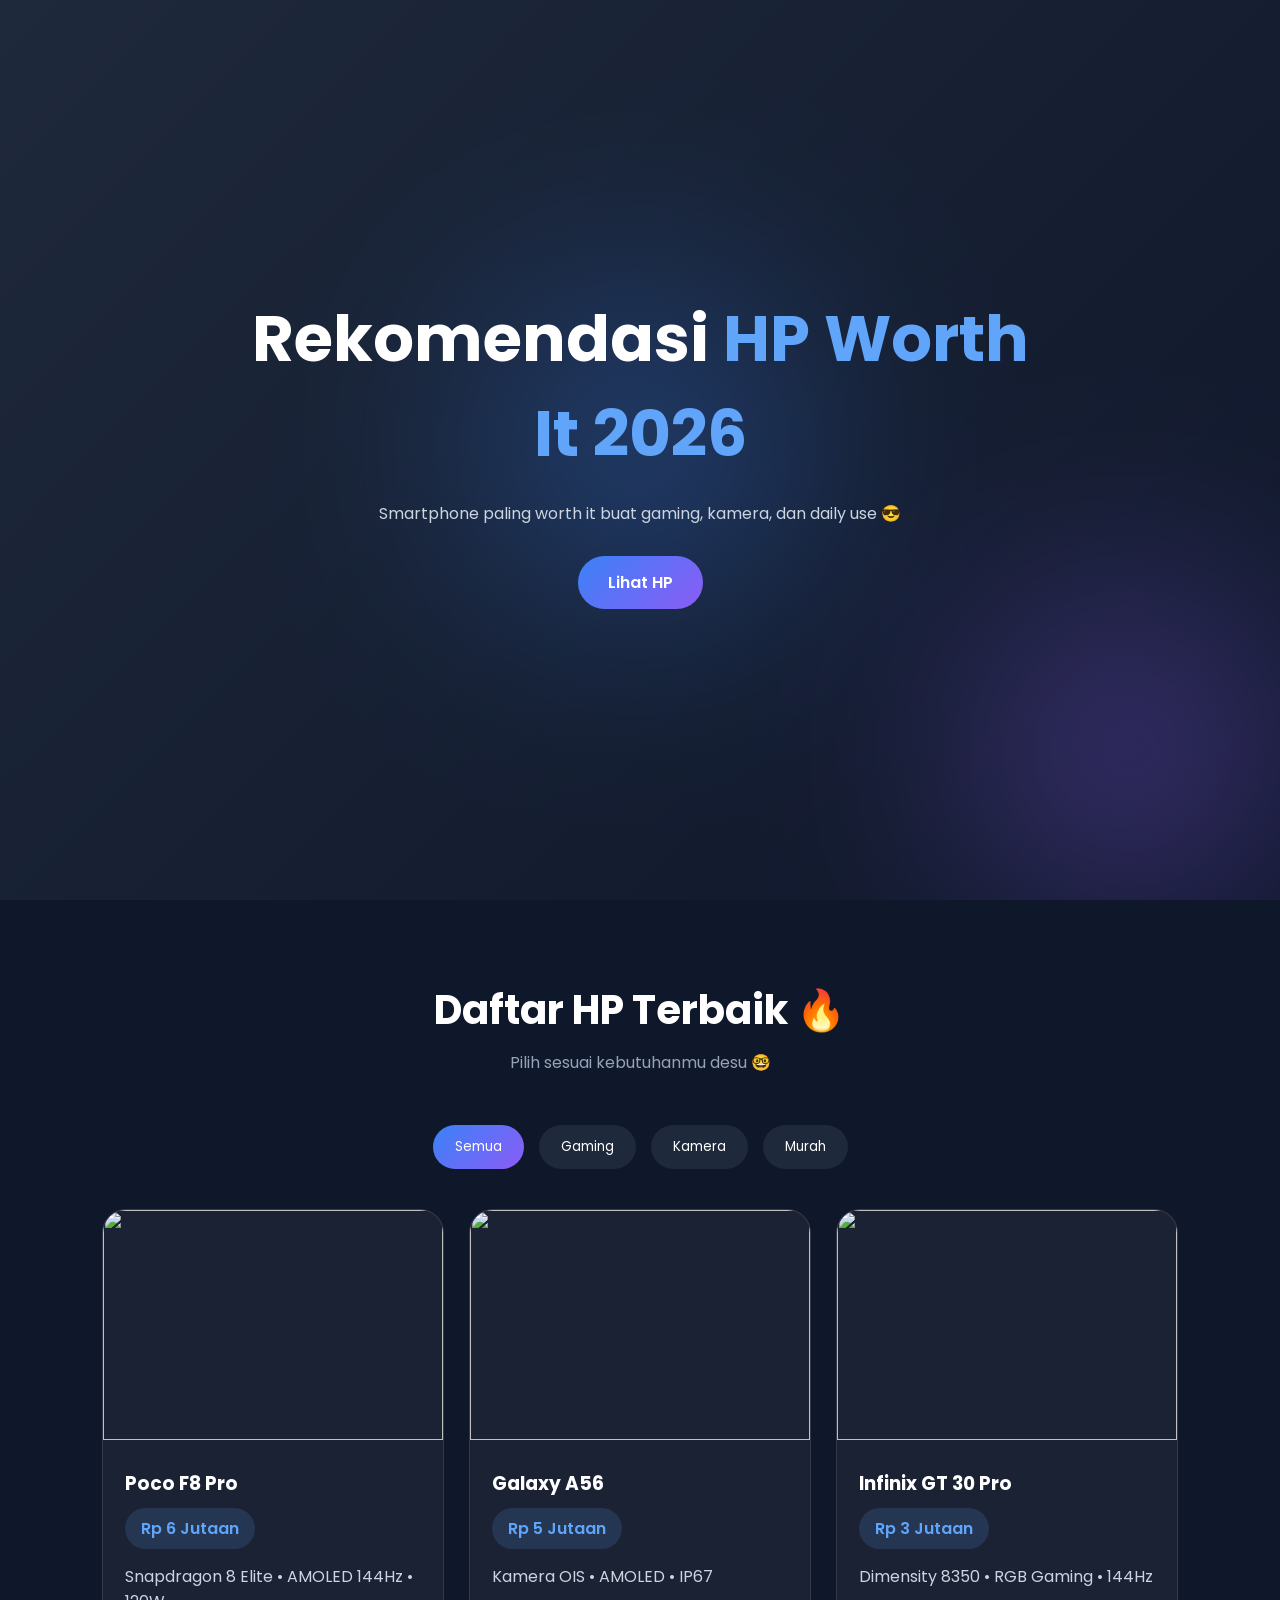
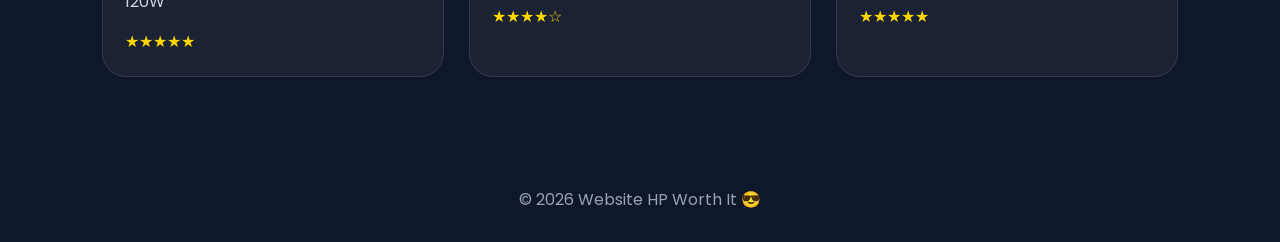
==== index.html @ 21ee0ef1 "Rename Index.html to index.html" ====
<!DOCTYPE html>
<html lang="id">
<head>
  <meta charset="UTF-8" />
  <meta name="viewport" content="width=device-width, initial-scale=1.0"/>
  <title>HP Worth It 2026</title>

  <link rel="preconnect" href="https://fonts.googleapis.com">
  <link rel="preconnect" href="https://fonts.gstatic.com" crossorigin>

  <link href="https://fonts.googleapis.com/css2?family=Poppins:wght@300;400;500;600;700&display=swap" rel="stylesheet">

  <link rel="stylesheet" href="style.css">
</head>
<body>

  <header>
    <div class="glow"></div>
    <div class="glow glow2"></div>

    <div class="hero">
      <h1>Rekomendasi <span>HP Worth It 2026</span></h1>

      <p>
        Smartphone paling worth it buat gaming, kamera,
        dan daily use 😎
      </p>

      <a href="#hp" class="btn">Lihat HP</a>
    </div>
  </header>

  <section id="hp">

    <div class="section-title">
      <h2>Daftar HP Terbaik 🔥</h2>
      <p>Pilih sesuai kebutuhanmu desu 🤓</p>
    </div>

    <div class="filter-box">
      <button class="filter-btn active" data-filter="all">Semua</button>
      <button class="filter-btn" data-filter="gaming">Gaming</button>
      <button class="filter-btn" data-filter="kamera">Kamera</button>
      <button class="filter-btn" data-filter="murah">Murah</button>
    </div>

    <div class="card-container">

      <div class="card" data-category="gaming">
        <img src="https://images.unsplash.com/photo-1598327105666-5b89351aff97?q=80&w=1200&auto=format&fit=crop">

        <div class="card-content">
          <h3>Poco F8 Pro</h3>

          <div class="price">Rp 6 Jutaan</div>

          <div class="spec">
            Snapdragon 8 Elite • AMOLED 144Hz • 120W
          </div>

          <div class="rating">★★★★★</div>
        </div>
      </div>

      <div class="card" data-category="kamera">
        <img src="https://images.unsplash.com/photo-1511707171634-5f897ff02aa9?q=80&w=1200&auto=format&fit=crop">

        <div class="card-content">
          <h3>Galaxy A56</h3>

          <div class="price">Rp 5 Jutaan</div>

          <div class="spec">
            Kamera OIS • AMOLED • IP67
          </div>

          <div class="rating">★★★★☆</div>
        </div>
      </div>

      <div class="card" data-category="murah">
        <img src="https://images.unsplash.com/photo-1580910051074-3eb694886505?q=80&w=1200&auto=format&fit=crop">

        <div class="card-content">
          <h3>Infinix GT 30 Pro</h3>

          <div class="price">Rp 3 Jutaan</div>

          <div class="spec">
            Dimensity 8350 • RGB Gaming • 144Hz
          </div>

          <div class="rating">★★★★★</div>
        </div>
      </div>

    </div>

  </section>

  <footer>
    © 2026 Website HP Worth It 😎
  </footer>

  <script src="script.js"></script>

</body>
  </html>
---- style.css ----
*{
  margin:0;
  padding:0;
  box-sizing:border-box;
  font-family:'Poppins',sans-serif;
}

body{
  background:#0f172a;
  color:white;
}

header{
  min-height:100vh;
  display:flex;
  justify-content:center;
  align-items:center;
  text-align:center;
  padding:20px;
  background:linear-gradient(135deg,#1e293b,#0f172a);
  position:relative;
  overflow:hidden;
}

.glow{
  position:absolute;
  width:300px;
  height:300px;
  border-radius:50%;
  background:#3b82f6;
  filter:blur(120px);
  opacity:0.4;
  animation:float 5s infinite alternate;
}

.glow2{
  right:0;
  bottom:0;
  background:#8b5cf6;
}

@keyframes float{
  from{
    transform:translateY(-20px);
  }

  to{
    transform:translateY(20px);
  }
}

.hero{
  position:relative;
  z-index:2;
  max-width:800px;
}

.hero h1{
  font-size:4rem;
  margin-bottom:20px;
}

.hero span{
  color:#60a5fa;
}

.hero p{
  color:#cbd5e1;
  margin-bottom:30px;
}

.btn{
  display:inline-block;
  padding:14px 30px;
  border-radius:999px;
  text-decoration:none;
  color:white;
  font-weight:600;
  background:linear-gradient(135deg,#3b82f6,#8b5cf6);
  transition:0.3s;
}

.btn:hover{
  transform:scale(1.05);
}

section{
  padding:80px 8%;
}

.section-title{
  text-align:center;
  margin-bottom:50px;
}

.section-title h2{
  font-size:2.5rem;
  margin-bottom:10px;
}

.section-title p{
  color:#94a3b8;
}

.filter-box{
  display:flex;
  justify-content:center;
  gap:15px;
  margin-bottom:40px;
  flex-wrap:wrap;
}

.filter-btn{
  border:none;
  padding:12px 22px;
  border-radius:999px;
  cursor:pointer;
  background:#1e293b;
  color:white;
  transition:0.3s;
}

.filter-btn.active,
.filter-btn:hover{
  background:linear-gradient(135deg,#3b82f6,#8b5cf6);
}

.card-container{
  display:grid;
  grid-template-columns:repeat(auto-fit,minmax(280px,1fr));
  gap:25px;
}

.card{
  background:rgba(255,255,255,0.05);
  border:1px solid rgba(255,255,255,0.1);
  border-radius:24px;
  overflow:hidden;
  transition:0.3s;
}

.card:hover{
  transform:translateY(-10px);
}

.card img{
  width:100%;
  height:230px;
  object-fit:cover;
}

.card-content{
  padding:22px;
}

.price{
  display:inline-block;
  margin-top:10px;
  padding:8px 16px;
  border-radius:999px;
  background:rgba(96,165,250,0.15);
  color:#60a5fa;
  font-weight:600;
}

.spec{
  margin-top:15px;
  color:#cbd5e1;
}

.rating{
  margin-top:15px;
  color:gold;
}

footer{
  text-align:center;
  padding:30px;
  color:#94a3b8;
}

@media(max-width:768px){

  .hero h1{
    font-size:2.5rem;
  }

  .section-title h2{
    font-size:2rem;
  }

}
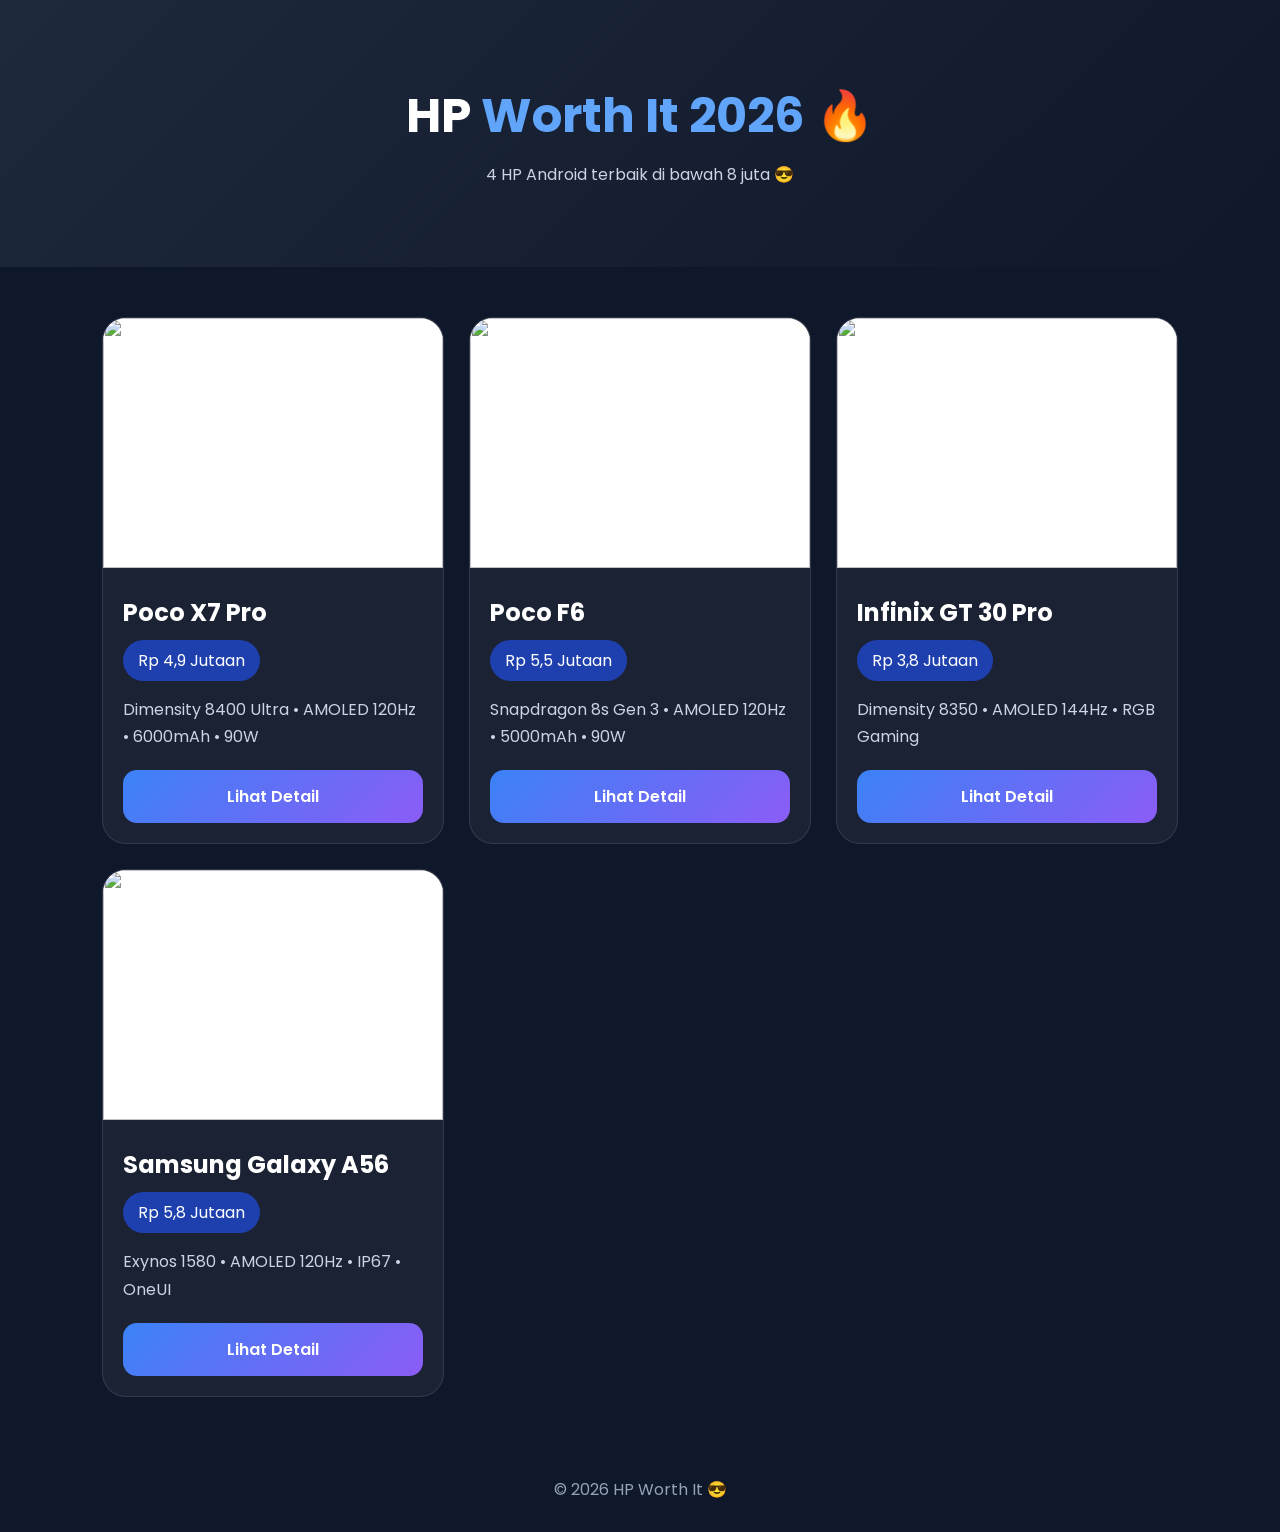
==== commit ce6745b7: "Update index.html" ====
--- a/index.html
+++ b/index.html
@@ -1,108 +1,233 @@
 <!DOCTYPE html>
 <html lang="id">
 <head>
-  <meta charset="UTF-8" />
-  <meta name="viewport" content="width=device-width, initial-scale=1.0"/>
-  <title>HP Worth It 2026</title>
-
-  <link rel="preconnect" href="https://fonts.googleapis.com">
-  <link rel="preconnect" href="https://fonts.gstatic.com" crossorigin>
-
-  <link href="https://fonts.googleapis.com/css2?family=Poppins:wght@300;400;500;600;700&display=swap" rel="stylesheet">
-
-  <link rel="stylesheet" href="style.css">
+<meta charset="UTF-8">
+<meta name="viewport" content="width=device-width, initial-scale=1.0">
+<title>HP Worth It 2026</title>
+
+<link href="https://fonts.googleapis.com/css2?family=Poppins:wght@300;400;500;600;700&display=swap" rel="stylesheet">
+
+<style>
+
+*{
+margin:0;
+padding:0;
+box-sizing:border-box;
+font-family:'Poppins',sans-serif;
+}
+
+body{
+background:#0f172a;
+color:white;
+}
+
+header{
+padding:80px 20px;
+text-align:center;
+background:linear-gradient(135deg,#1e293b,#0f172a);
+}
+
+header h1{
+font-size:3rem;
+margin-bottom:10px;
+}
+
+header span{
+color:#60a5fa;
+}
+
+header p{
+color:#cbd5e1;
+}
+
+.container{
+padding:50px 8%;
+display:grid;
+grid-template-columns:repeat(auto-fit,minmax(280px,1fr));
+gap:25px;
+}
+
+.card{
+background:rgba(255,255,255,0.05);
+border:1px solid rgba(255,255,255,0.1);
+border-radius:24px;
+overflow:hidden;
+transition:0.3s;
+}
+
+.card:hover{
+transform:translateY(-10px);
+}
+
+.card img{
+width:100%;
+height:250px;
+object-fit:cover;
+background:white;
+}
+
+.card-content{
+padding:20px;
+}
+
+.card-content h2{
+margin-bottom:10px;
+}
+
+.price{
+display:inline-block;
+padding:8px 15px;
+border-radius:999px;
+background:#1e40af;
+margin-bottom:15px;
+}
+
+.spec{
+color:#cbd5e1;
+line-height:1.7;
+margin-bottom:20px;
+}
+
+.btn{
+display:block;
+text-align:center;
+padding:14px;
+border-radius:14px;
+text-decoration:none;
+color:white;
+font-weight:600;
+background:linear-gradient(135deg,#3b82f6,#8b5cf6);
+}
+
+footer{
+text-align:center;
+padding:30px;
+color:#94a3b8;
+}
+
+</style>
 </head>
 <body>
 
-  <header>
-    <div class="glow"></div>
-    <div class="glow glow2"></div>
-
-    <div class="hero">
-      <h1>Rekomendasi <span>HP Worth It 2026</span></h1>
-
-      <p>
-        Smartphone paling worth it buat gaming, kamera,
-        dan daily use 😎
-      </p>
-
-      <a href="#hp" class="btn">Lihat HP</a>
-    </div>
-  </header>
-
-  <section id="hp">
-
-    <div class="section-title">
-      <h2>Daftar HP Terbaik 🔥</h2>
-      <p>Pilih sesuai kebutuhanmu desu 🤓</p>
-    </div>
-
-    <div class="filter-box">
-      <button class="filter-btn active" data-filter="all">Semua</button>
-      <button class="filter-btn" data-filter="gaming">Gaming</button>
-      <button class="filter-btn" data-filter="kamera">Kamera</button>
-      <button class="filter-btn" data-filter="murah">Murah</button>
-    </div>
-
-    <div class="card-container">
-
-      <div class="card" data-category="gaming">
-        <img src="https://images.unsplash.com/photo-1598327105666-5b89351aff97?q=80&w=1200&auto=format&fit=crop">
-
-        <div class="card-content">
-          <h3>Poco F8 Pro</h3>
-
-          <div class="price">Rp 6 Jutaan</div>
-
-          <div class="spec">
-            Snapdragon 8 Elite • AMOLED 144Hz • 120W
-          </div>
-
-          <div class="rating">★★★★★</div>
-        </div>
-      </div>
-
-      <div class="card" data-category="kamera">
-        <img src="https://images.unsplash.com/photo-1511707171634-5f897ff02aa9?q=80&w=1200&auto=format&fit=crop">
-
-        <div class="card-content">
-          <h3>Galaxy A56</h3>
-
-          <div class="price">Rp 5 Jutaan</div>
-
-          <div class="spec">
-            Kamera OIS • AMOLED • IP67
-          </div>
-
-          <div class="rating">★★★★☆</div>
-        </div>
-      </div>
-
-      <div class="card" data-category="murah">
-        <img src="https://images.unsplash.com/photo-1580910051074-3eb694886505?q=80&w=1200&auto=format&fit=crop">
-
-        <div class="card-content">
-          <h3>Infinix GT 30 Pro</h3>
-
-          <div class="price">Rp 3 Jutaan</div>
-
-          <div class="spec">
-            Dimensity 8350 • RGB Gaming • 144Hz
-          </div>
-
-          <div class="rating">★★★★★</div>
-        </div>
-      </div>
-
-    </div>
-
-  </section>
-
-  <footer>
-    © 2026 Website HP Worth It 😎
-  </footer>
-
-  <script src="script.js"></script>
+<header>
+
+<h1>
+HP <span>Worth It 2026</span> 🔥
+</h1>
+
+<p>
+4 HP Android terbaik di bawah 8 juta 😎
+</p>
+
+</header>
+
+<div class="container">
+
+<!-- CARD 1 -->
+<div class="card">
+
+<img src="https://fdn2.gsmarena.com/vv/bigpic/xiaomi-poco-x7-pro.jpg">
+
+<div class="card-content">
+
+<h2>Poco X7 Pro</h2>
+
+<div class="price">
+Rp 4,9 Jutaan
+</div>
+
+<div class="spec">
+Dimensity 8400 Ultra • AMOLED 120Hz • 6000mAh • 90W
+</div>
+
+<a class="btn" href="poco-x7-pro.html">
+Lihat Detail
+</a>
+
+</div>
+
+</div>
+
+<!-- CARD 2 -->
+<div class="card">
+
+<img src="https://fdn2.gsmarena.com/vv/bigpic/xiaomi-poco-f6.jpg">
+
+<div class="card-content">
+
+<h2>Poco F6</h2>
+
+<div class="price">
+Rp 5,5 Jutaan
+</div>
+
+<div class="spec">
+Snapdragon 8s Gen 3 • AMOLED 120Hz • 5000mAh • 90W
+</div>
+
+<a class="btn" href="poco-f6.html">
+Lihat Detail
+</a>
+
+</div>
+
+</div>
+
+<!-- CARD 3 -->
+<div class="card">
+
+<img src="https://fdn2.gsmarena.com/vv/bigpic/infinix-gt-30-pro.jpg">
+
+<div class="card-content">
+
+<h2>Infinix GT 30 Pro</h2>
+
+<div class="price">
+Rp 3,8 Jutaan
+</div>
+
+<div class="spec">
+Dimensity 8350 • AMOLED 144Hz • RGB Gaming
+</div>
+
+<a class="btn" href="gt30pro.html">
+Lihat Detail
+</a>
+
+</div>
+
+</div>
+
+<!-- CARD 4 -->
+<div class="card">
+
+<img src="https://fdn2.gsmarena.com/vv/bigpic/samsung-galaxy-a56.jpg">
+
+<div class="card-content">
+
+<h2>Samsung Galaxy A56</h2>
+
+<div class="price">
+Rp 5,8 Jutaan
+</div>
+
+<div class="spec">
+Exynos 1580 • AMOLED 120Hz • IP67 • OneUI
+</div>
+
+<a class="btn" href="a56.html">
+Lihat Detail
+</a>
+
+</div>
+
+</div>
+
+</div>
+
+<footer>
+© 2026 HP Worth It 😎
+</footer>
 
 </body>
-  </html>
+</html>
